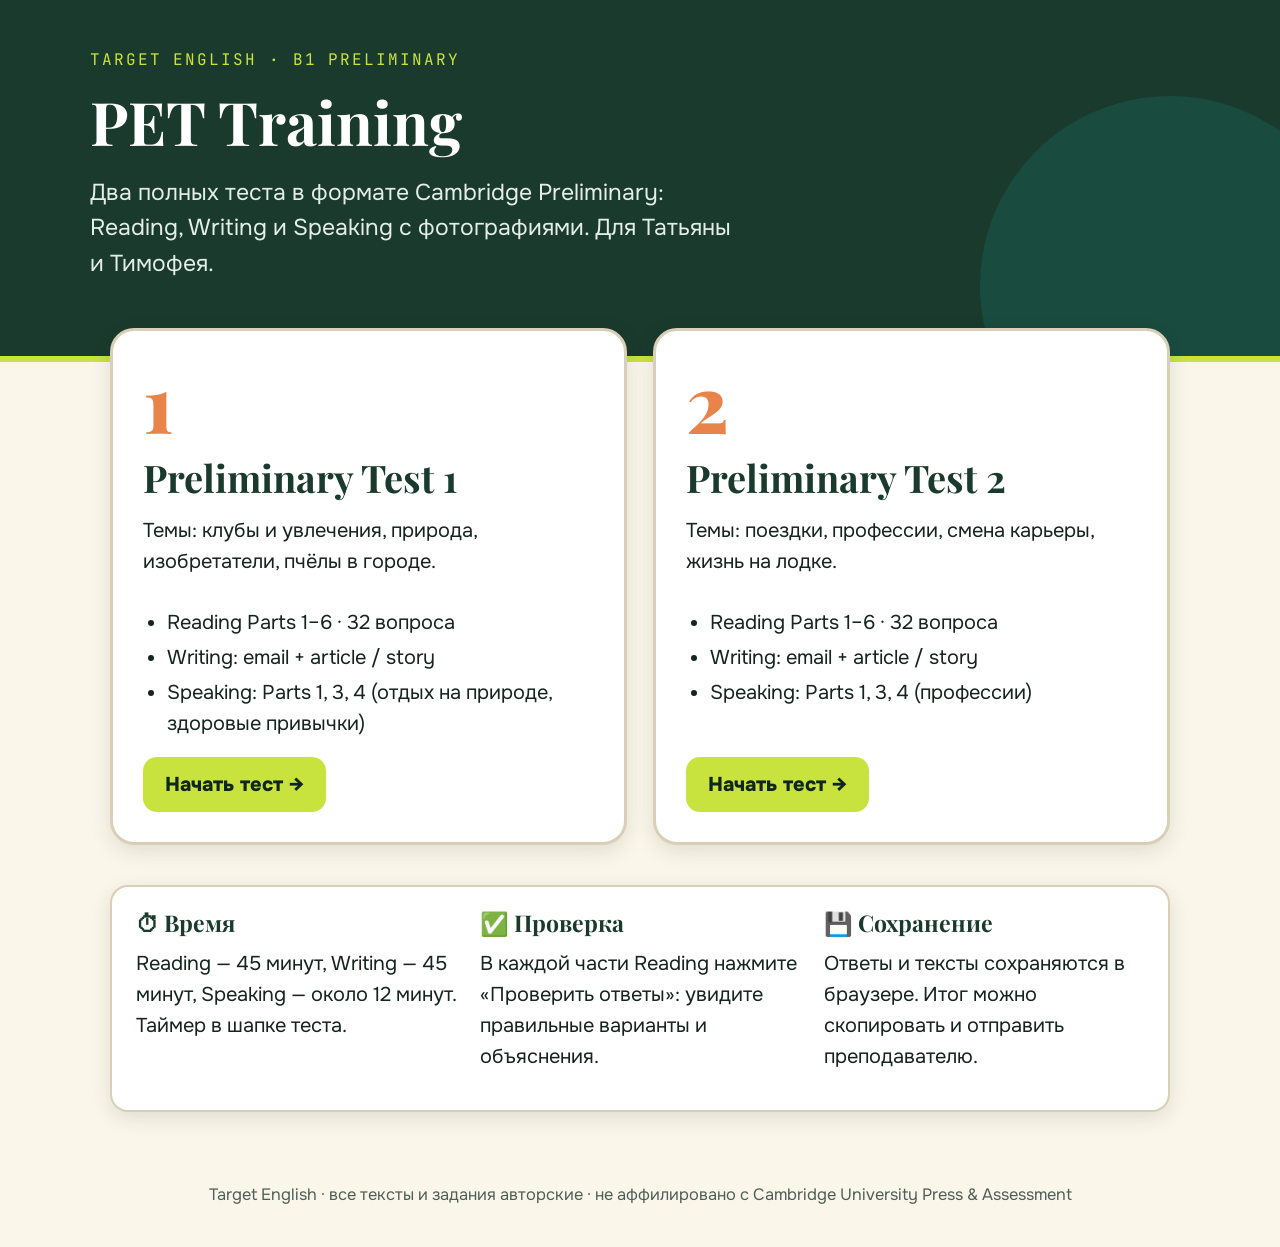
==== index.html @ ce18d6b6 "Add files via upload" ====
<!doctype html>
<html lang="ru">
<head>
<meta charset="utf-8">
<meta name="viewport" content="width=device-width,initial-scale=1">
<title>PET Training — Target English</title>
<meta name="description" content="Два полных тренировочных теста B1 Preliminary (PET): Reading, Writing, Speaking.">
<link rel="icon" href="data:image/svg+xml,%3Csvg xmlns='http://www.w3.org/2000/svg' viewBox='0 0 64 64'%3E%3Crect width='64' height='64' rx='14' fill='%231A3A2D'/%3E%3Ctext x='32' y='43' font-size='30' font-family='Georgia' font-weight='800' text-anchor='middle' fill='%23C8E23E'%3ETE%3C/text%3E%3C/svg%3E">
<link rel="preconnect" href="https://fonts.googleapis.com">
<link rel="preconnect" href="https://fonts.gstatic.com" crossorigin>
<link href="https://fonts.googleapis.com/css2?family=Onest:wght@400;500;600;700;800&family=Playfair+Display:wght@600;800&family=JetBrains+Mono:wght@500;700;800&display=swap" rel="stylesheet">
<link rel="stylesheet" href="assets/css/style.css">
<style>
  .hero{background:var(--g800);color:#fff;border-bottom:6px solid var(--lime);padding:48px 20px 56px;position:relative;overflow:hidden}
  .hero::after{content:"";position:absolute;right:-80px;bottom:-120px;width:380px;height:380px;border-radius:50%;background:var(--g600);opacity:.5}
  .hero-in{max-width:1100px;margin:0 auto;position:relative;z-index:1}
  .hero .kick{font-size:.8rem}
  .hero h1{color:#fff;font-size:3rem;margin:.2em 0 .3em}
  .hero p{font-size:1.15rem;max-width:44ch;color:#E3EEE7}
  .cards{max-width:1100px;margin:-34px auto 0;padding:0 20px 40px;display:grid;grid-template-columns:1fr 1fr;gap:26px;position:relative;z-index:2}
  .tcard{background:#fff;border:3px solid var(--line);border-radius:24px;padding:30px;box-shadow:var(--shadow);display:flex;flex-direction:column;gap:14px;text-decoration:none;color:var(--ink);transition:transform .15s,border-color .15s}
  .tcard:hover{transform:translateY(-4px);border-color:var(--or)}
  .tcard .num{font-family:var(--f-head);font-weight:800;font-size:4rem;line-height:1;color:var(--or)}
  .tcard h2{margin:0}
  .tcard ul{margin:0;padding-left:1.2em}
  .tcard li{margin-bottom:4px}
  .tcard .go{margin-top:auto;align-self:flex-start;background:var(--lime);color:var(--g900);font-weight:800;border-radius:14px;padding:12px 22px}
  .how{max-width:1100px;margin:0 auto;padding:0 20px 60px}
  .how .card{display:grid;grid-template-columns:repeat(3,1fr);gap:24px}
  .how h3{font-size:1.15rem}
  @media(max-width:800px){.cards,.how .card{grid-template-columns:1fr}.hero h1{font-size:2.2rem}}
</style>
</head>
<body>
<header class="hero"><div class="hero-in">
  <div class="kick">Target English · B1 Preliminary</div>
  <h1>PET Training</h1>
  <p>Два полных теста в формате Cambridge Preliminary: Reading, Writing и Speaking с фотографиями. Для Татьяны и Тимофея.</p>
</div></header>
<section class="cards">
  <a class="tcard" href="test1.html"><div class="num">1</div><h2>Preliminary Test 1</h2>
    <p>Темы: клубы и увлечения, природа, изобретатели, пчёлы в городе.</p>
    <ul><li>Reading Parts 1–6 · 32 вопроса</li><li>Writing: email + article / story</li><li>Speaking: Parts 1, 3, 4 (отдых на природе, здоровые привычки)</li></ul>
    <span class="go">Начать тест →</span></a>
  <a class="tcard" href="test2.html"><div class="num">2</div><h2>Preliminary Test 2</h2>
    <p>Темы: поездки, профессии, смена карьеры, жизнь на лодке.</p>
    <ul><li>Reading Parts 1–6 · 32 вопроса</li><li>Writing: email + article / story</li><li>Speaking: Parts 1, 3, 4 (профессии)</li></ul>
    <span class="go">Начать тест →</span></a>
</section>
<section class="how"><div class="card">
  <div><h3>⏱ Время</h3><p>Reading — 45 минут, Writing — 45 минут, Speaking — около 12 минут. Таймер в шапке теста.</p></div>
  <div><h3>✅ Проверка</h3><p>В каждой части Reading нажмите «Проверить ответы»: увидите правильные варианты и объяснения.</p></div>
  <div><h3>💾 Сохранение</h3><p>Ответы и тексты сохраняются в браузере. Итог можно скопировать и отправить преподавателю.</p></div>
</div></section>
<footer>Target English · все тексты и задания авторские · не аффилировано с Cambridge University Press &amp; Assessment</footer>
</body>
</html>
---- assets/css/style.css ----
/* Target English · PET Training — brand: deep green, orange, lime, cream */
:root{
  --g900:#10261D; --g800:#1A3A2D; --g700:#2A5240; --g600:#1A5C52;
  --or:#E8834A; --or-d:#C9672F; --lime:#C8E23E; --lime-d:#A9C521;
  --cream:#FBF6EA; --sand:#F1E8D2; --paper:#FFFFFF; --ink:#16241E; --mut:#4F5F57;
  --ok:#2F7D32; --okbg:#E3F3D0; --bad:#B3321F; --badbg:#FCE4DD; --line:#D9CFB6;
  --r:18px; --shadow:0 6px 20px rgba(16,38,29,.12);
  --f-body:'Onest',system-ui,-apple-system,'Segoe UI',Roboto,Arial,sans-serif;
  --f-head:'Playfair Display',Georgia,'Times New Roman',serif;
  --f-mono:'JetBrains Mono',ui-monospace,Consolas,monospace;
  --hdr:68px; --nav:56px;
}
*{box-sizing:border-box}
html{font-size:20px;-webkit-text-size-adjust:100%;color-scheme:light;scroll-behavior:smooth}
body{margin:0;background:var(--cream);color:var(--ink);font-family:var(--f-body);line-height:1.55;overflow-x:clip}
h1,h2,h3,h4{font-family:var(--f-head);color:var(--g800);line-height:1.2;margin:0 0 .5em}
h2{font-size:1.9rem} h3{font-size:1.4rem} h4{font-size:1.15rem}
p{margin:0 0 .8em}
button{font:inherit;cursor:pointer}
img{max-width:100%;display:block}
:focus-visible{outline:3px solid var(--or);outline-offset:2px}

/* ---------- header ---------- */
.top{position:sticky;top:0;z-index:50;background:var(--g800);color:#fff;border-bottom:4px solid var(--lime)}
.top-in{max-width:1280px;margin:0 auto;padding:10px 20px;display:flex;align-items:center;gap:16px;min-height:var(--hdr)}
.brand{display:flex;align-items:center;gap:12px;color:#fff;text-decoration:none;min-width:0}
.mark{width:42px;height:42px;border-radius:12px;background:var(--lime);color:var(--g800);display:grid;place-items:center;font-family:var(--f-head);font-weight:800;font-size:1.25rem;flex:none}
.brand b{display:block;font-family:var(--f-head);font-size:1.15rem;line-height:1.1}
.brand small{display:block;font-family:var(--f-mono);font-size:.62rem;letter-spacing:.08em;text-transform:uppercase;color:var(--lime)}
.prog{flex:1;min-width:120px;max-width:360px;margin-left:auto}
.prog span{display:block;font-size:.72rem;color:#D8E6DD;font-family:var(--f-mono)}
.bar-bg{height:8px;background:rgba(255,255,255,.2);border-radius:99px;overflow:hidden;margin-top:4px}
.bar-fg{height:100%;width:0;background:var(--lime);border-radius:99px;transition:width .3s}
.timer{display:flex;align-items:center;gap:8px;background:var(--g900);padding:6px 8px 6px 12px;border-radius:14px}
.timer .tdisp{font-family:var(--f-mono);font-weight:700;font-size:1.15rem;min-width:4.2ch;color:var(--lime)}
.timer.ring .tdisp{color:var(--or);animation:blink .6s steps(2) 6}
@keyframes blink{50%{opacity:.2}}
.timer select{font:inherit;font-size:.72rem;border:0;border-radius:8px;padding:5px 6px;background:var(--g700);color:#fff;max-width:130px}
.tbtn{border:0;border-radius:10px;background:var(--lime);color:var(--g900);font-weight:700;padding:6px 12px;font-size:.8rem}
.tbtn.sec{background:transparent;color:#fff;border:1px solid rgba(255,255,255,.4)}

/* ---------- nav ---------- */
.nav{position:sticky;top:var(--hdr);z-index:40;background:var(--sand);border-bottom:2px solid var(--line)}
.nav-in{max-width:1280px;margin:0 auto;padding:8px 20px;display:flex;gap:8px;overflow-x:auto;scrollbar-width:thin}
.tab{flex:none;border:2px solid transparent;background:transparent;color:var(--g800);padding:7px 14px;border-radius:12px;font-weight:600;font-size:.88rem;line-height:1.15;text-align:left}
.tab small{display:block;font-family:var(--f-mono);font-weight:500;font-size:.62rem;color:var(--mut)}
.tab:hover{background:#fff}
.tab[aria-selected=true]{background:var(--g800);color:#fff;border-color:var(--g800)}
.tab[aria-selected=true] small{color:var(--lime)}
.tab.done::after{content:" ✓";color:var(--ok);font-weight:800}
.tab[aria-selected=true].done::after{color:var(--lime)}

/* ---------- layout ---------- */
main{max-width:1280px;margin:0 auto;padding:28px 20px 60px}
.panel[hidden]{display:none}
.phead{background:var(--g800);color:#fff;border-radius:var(--r);padding:22px 26px;margin-bottom:24px;position:relative;overflow:hidden}
.phead::after{content:"";position:absolute;right:-40px;top:-40px;width:160px;height:160px;border-radius:50%;background:var(--g600);opacity:.55}
.phead>*{position:relative;z-index:1}
.phead h2{color:#fff;margin-bottom:.3em}
.kick{font-family:var(--f-mono);text-transform:uppercase;letter-spacing:.12em;font-size:.7rem;color:var(--lime);margin-bottom:6px}
.rubric{font-style:italic;color:#E6F0E9;border-left:4px solid var(--or);padding-left:12px;margin:10px 0}
.tip{background:rgba(200,226,62,.16);border-radius:12px;padding:10px 14px;margin:10px 0 0;font-size:.9rem;color:#F3F8E4}
.tip b{color:var(--lime)}
.two{display:grid;grid-template-columns:minmax(0,1.05fr) minmax(0,1fr);gap:28px;align-items:start}
.sticky{position:sticky;top:calc(var(--hdr) + var(--nav) + 14px);max-height:calc(100vh - var(--hdr) - var(--nav) - 30px);overflow:auto;padding-right:4px}
.card{background:var(--paper);border:2px solid var(--line);border-radius:var(--r);padding:22px 24px;box-shadow:var(--shadow)}
.article h3{font-size:1.5rem}
.article p{font-size:1.05rem;line-height:1.7}
.article .by{font-style:italic;color:var(--mut)}

/* ---------- questions ---------- */
.qlist{display:grid;gap:22px}
.q{position:relative;background:var(--paper);border:3px solid var(--line);border-radius:var(--r);padding:20px 22px 20px 78px;box-shadow:var(--shadow);transition:border-color .2s,background .2s}
.q.ok{border-color:var(--ok);background:#F6FBEE}
.q.bad{border-color:var(--bad);background:#FFF8F5}
.q.blank{border-color:var(--or)}
.qn{position:absolute;left:18px;top:18px;width:46px;height:46px;border-radius:50%;background:var(--g800);color:var(--lime);display:grid;place-items:center;font-family:var(--f-mono);font-weight:800;font-size:1.15rem}
.q.ok .qn{background:var(--ok);color:#fff}.q.bad .qn{background:var(--bad);color:#fff}
.qbody{display:grid;grid-template-columns:minmax(0,1fr) minmax(0,1fr);gap:22px;align-items:start}
.qbody.solo{grid-template-columns:1fr}
.qtext{font-size:1.15rem;font-weight:600;margin-bottom:.6em}
.opts{display:grid;gap:10px}
.opts.boxes{grid-template-columns:1fr 1fr}
.opt{display:flex;gap:12px;align-items:flex-start;padding:12px 14px;border:2px solid var(--line);border-radius:14px;background:#fff;cursor:pointer;font-size:1.05rem;line-height:1.4;transition:background .15s,border-color .15s}
.opt:hover{border-color:var(--g600);background:#F3F8F4}
.opt input{position:absolute;opacity:0;pointer-events:none}
.ltr{flex:none;width:34px;height:34px;border-radius:10px;background:var(--sand);color:var(--g800);display:grid;place-items:center;font-family:var(--f-mono);font-weight:800;font-size:1rem}
.opt:has(input:checked){border-color:var(--g600);background:#E8F2EC;box-shadow:inset 0 0 0 2px var(--g600)}
.opt:has(input:checked) .ltr{background:var(--g800);color:var(--lime)}
.opt:has(input:focus-visible){outline:3px solid var(--or);outline-offset:2px}
.opt.is-correct{border-color:var(--ok)!important;background:var(--okbg)!important;box-shadow:none!important}
.opt.is-correct .ltr{background:var(--ok)!important;color:#fff!important}
.opt.is-correct::after{content:"✓";margin-left:auto;font-weight:800;color:var(--ok);font-size:1.2rem}
.opt.is-wrong{border-color:var(--bad)!important;background:var(--badbg)!important;box-shadow:none!important}
.opt.is-wrong .ltr{background:var(--bad)!important;color:#fff!important}
.opt.is-wrong::after{content:"✗";margin-left:auto;font-weight:800;color:var(--bad);font-size:1.2rem}
.boxes .opt{border-style:solid;border-width:3px;min-height:130px;font-style:italic}
.why{margin:14px 0 0;padding:10px 14px;border-radius:12px;background:var(--sand);font-size:.92rem;line-height:1.5}
.why[hidden]{display:none}
.q.ok .why{background:var(--okbg)}.q.bad .why{background:var(--badbg)}

/* stimuli (Part 1) */
.stim-wrap{display:flex;justify-content:center}
.notice{position:relative;background:#FFFDF2;border:3px solid #CFC39A;border-radius:6px;padding:26px 20px 18px;width:100%;max-width:400px;text-align:center;box-shadow:3px 5px 0 rgba(0,0,0,.08);transform:rotate(-.6deg)}
.notice .tape{position:absolute;top:-12px;left:50%;width:84px;height:24px;margin-left:-42px;background:rgba(232,131,74,.6);transform:rotate(2deg)}
.notice h4{margin:0 0 .4em;font-family:var(--f-body);font-weight:800;text-transform:uppercase;letter-spacing:.04em;font-size:1.05rem}
.notice p{margin:0 0 .3em;font-size:1.02rem}
.phone{width:100%;max-width:340px;background:#EEF1EF;border:3px solid #B9C3BD;border-radius:30px;padding:26px 14px 18px;box-shadow:3px 5px 0 rgba(0,0,0,.08)}
.phone::before{content:"";display:block;width:60px;height:6px;border-radius:9px;background:#B9C3BD;margin:-12px auto 14px}
.bubble{background:var(--g700);color:#fff;border-radius:20px 20px 20px 4px;padding:14px 16px;font-size:1rem}
.bubble p{margin:0 0 .45em}.bubble .sig{margin:0;font-weight:700;color:var(--lime)}
.mail{width:100%;max-width:430px;border:3px solid #AEB9B3;border-radius:10px;background:#fff;overflow:hidden;box-shadow:3px 5px 0 rgba(0,0,0,.08)}
.mail .mh{background:#DDE5E0;padding:10px 14px;font-size:.88rem;border-bottom:2px solid #AEB9B3}
.mail .mb{padding:14px 16px;font-size:1rem}.mail .mb p{margin:0 0 .5em}

/* Part 2 */
.person-top{display:flex;gap:14px;align-items:flex-start;margin-bottom:12px}
.av{flex:none;width:52px;height:52px;border-radius:50%;display:grid;place-items:center;color:#fff;font-weight:800;font-size:1.3rem;background:var(--g600)}
.chips{display:flex;flex-wrap:wrap;gap:8px}
.chip{position:relative;display:grid;place-items:center;width:46px;height:46px;border-radius:12px;border:2px solid var(--line);background:#fff;font-family:var(--f-mono);font-weight:800;font-size:1.05rem;cursor:pointer;transition:.15s}
.chip input{position:absolute;opacity:0;pointer-events:none}
.chip:hover{border-color:var(--g600)}
.chip:has(input:checked){background:var(--g800);color:var(--lime);border-color:var(--g800)}
.chip:has(input:focus-visible){outline:3px solid var(--or);outline-offset:2px}
.chip.is-correct{background:var(--ok)!important;color:#fff!important;border-color:var(--ok)!important}
.chip.is-wrong{background:var(--bad)!important;color:#fff!important;border-color:var(--bad)!important}
.q.people{padding-left:22px}
.q.people .qn{position:static;flex:none}
.txts{display:grid;gap:14px}
.txt-card{display:flex;gap:14px;background:#fff;border:2px solid var(--line);border-radius:14px;padding:14px 16px}
.txt-card h4{margin:0 0 .2em;font-family:var(--f-body);font-weight:800}
.txt-card p{margin:0;font-size:.98rem;line-height:1.5}
.txt-card .ltr{background:var(--lime);width:40px;height:40px;font-size:1.15rem}

/* gaps (Part 4-6) */
.gap{display:inline;border-radius:8px;padding:1px 8px;background:var(--sand);border:2px dashed var(--g600);font-weight:600;white-space:normal}
.gap .gn{display:inline-block;min-width:1.8em;text-align:center;background:var(--g800);color:var(--lime);border-radius:6px;font-family:var(--f-mono);font-size:.82em;margin-right:4px;padding:0 4px}
.gap.filled{background:#E8F2EC;border-style:solid}
.gap.ok{background:var(--okbg);border-color:var(--ok)}
.gap.bad{background:var(--badbg);border-color:var(--bad)}
.gap .fix{color:var(--bad);font-weight:800;margin-left:6px}
.sentences{display:grid;gap:10px}
.sent{display:flex;gap:12px;padding:12px 14px;background:#fff;border:2px solid var(--line);border-radius:14px;font-size:1.02rem;line-height:1.45;transition:.2s}
.sent.used{opacity:.45;background:var(--sand)}
.sent .ltr{background:var(--lime)}
.gaprows{display:grid;gap:14px;margin-top:22px}
.q.mini{padding:14px 16px 14px 70px}
.q.mini .qn{left:12px;top:12px;width:42px;height:42px;font-size:1rem}
.grow-chips{display:flex;flex-wrap:wrap;gap:8px}
.gapin{font:inherit;font-weight:700;font-size:1em;width:7.5em;border:0;border-bottom:3px solid var(--g600);background:#F0F6F2;border-radius:8px 8px 0 0;padding:2px 8px;color:var(--g800);text-align:center}
.gapin::placeholder{color:#5C7266;font-family:var(--f-mono);font-size:.8em}
.gapin:focus{outline:3px solid var(--or);background:#fff}
.gapin.ok{background:var(--okbg);border-color:var(--ok)}
.gapin.bad{background:var(--badbg);border-color:var(--bad)}
.fixword{display:inline-block;margin-left:6px;font-weight:800;color:var(--bad);font-family:var(--f-mono);font-size:.85em}
.whylist{display:grid;gap:8px;margin-top:18px}
.whylist .why{margin:0}

/* bar & score */
.bar{display:flex;flex-wrap:wrap;align-items:center;gap:12px;margin-top:26px;position:sticky;bottom:0;background:linear-gradient(0deg,var(--cream) 70%,rgba(251,246,234,0));padding:16px 0 12px;z-index:20}
.btn{border:3px solid var(--g800);background:#fff;color:var(--g800);border-radius:14px;padding:11px 22px;font-weight:700;font-size:1rem}
.btn.primary{background:var(--or);border-color:var(--or);color:#1A1208}
.btn.primary:hover{background:var(--or-d);border-color:var(--or-d);color:#fff}
.btn.ghost:hover{background:var(--sand)}
.btn.lime{background:var(--lime);border-color:var(--lime);color:var(--g900)}
.btn.small{padding:6px 14px;font-size:.85rem;border-width:2px;border-radius:10px}
.score{font-family:var(--f-mono);font-weight:800;font-size:1.1rem;padding:8px 16px;border-radius:12px}
.score:empty{display:none}
.score.good{background:var(--okbg);color:var(--ok)}
.score.mid{background:#FFE9D9;color:#9A4310}

/* ---------- writing ---------- */
.subnav{display:flex;flex-wrap:wrap;gap:8px;margin-bottom:20px}
.pill{border:2px solid var(--g800);background:#fff;color:var(--g800);padding:8px 18px;border-radius:99px;font-weight:700;font-size:.92rem}
.pill[aria-selected=true]{background:var(--g800);color:var(--lime)}
.emailbox{border:3px solid var(--g700);border-radius:14px;background:#fff;overflow:hidden;box-shadow:var(--shadow)}
.emailbox .eh{background:var(--g700);color:#fff;padding:12px 18px;font-size:.95rem}
.emailbox .eh b{color:var(--lime)}
.eb{padding:16px 18px}
.erow{display:grid;grid-template-columns:minmax(0,1fr) 170px;gap:16px;align-items:center;margin-bottom:12px}
.erow p{margin:0;font-size:1.05rem}
.note{font-style:italic;font-weight:700;color:#8A3B10;background:#FFE9D9;border:2px solid var(--or);border-radius:12px;padding:8px 12px;font-size:1rem;position:relative}
.note::before{content:"✎ ";}
.adbox{border:3px solid var(--g700);border-radius:12px;overflow:hidden;background:#fff;margin:12px 0}
.adbox .ah{background:var(--g700);color:#fff;padding:8px 16px;font-weight:700}
.adbox .ab{padding:14px 18px;text-align:center}
.adbox .ab h4{font-family:var(--f-body);font-weight:800;font-size:1.4rem;margin:0 0 .4em;color:var(--ink)}
.firstline{font-family:var(--f-head);font-style:italic;font-size:1.3rem;color:var(--g800);background:var(--sand);border-left:6px solid var(--lime);padding:12px 16px;border-radius:8px;margin:10px 0}
.wt{width:100%;min-height:290px;font:inherit;font-size:1.1rem;line-height:1.7;padding:16px 18px;border:3px solid var(--g700);border-radius:14px;background:#fff;color:var(--ink);resize:vertical}
.wt:focus{outline:3px solid var(--or)}
.wcount{display:flex;align-items:center;gap:12px;margin:10px 0;font-family:var(--f-mono);font-weight:700}
.wnum{font-size:1.5rem;color:var(--g800)}
.wtag{padding:4px 12px;border-radius:99px;font-size:.8rem;background:var(--sand)}
.wtag.ok{background:var(--okbg);color:var(--ok)}.wtag.warn{background:#FFE9D9;color:#9A4310}
.chk{display:grid;gap:8px;margin:14px 0}
.chk label{display:flex;gap:12px;align-items:flex-start;padding:10px 14px;background:#fff;border:2px solid var(--line);border-radius:12px;cursor:pointer;font-size:1rem}
.chk input{width:24px;height:24px;accent-color:var(--g600);flex:none;margin-top:2px}
.chk label:has(input:checked){background:var(--okbg);border-color:var(--ok)}
.model{background:#FFFDF2;border:3px dashed var(--or);border-radius:14px;padding:16px 20px;margin-top:14px;font-size:1.05rem;line-height:1.7}
.model[hidden]{display:none}
.model h4{font-family:var(--f-mono);font-size:.8rem;text-transform:uppercase;letter-spacing:.1em;color:#8A3B10}
.row{display:flex;flex-wrap:wrap;gap:12px;align-items:center}

/* ---------- speaking ---------- */
.deck{background:var(--g800);color:#fff;border-radius:24px;padding:34px 34px 28px;position:relative;box-shadow:var(--shadow);min-height:300px;display:flex;flex-direction:column}
.deck .who{align-self:flex-start;background:var(--lime);color:var(--g900);font-weight:800;border-radius:99px;padding:5px 16px;font-size:.9rem}
.deck .cnt{position:absolute;right:26px;top:26px;font-family:var(--f-mono);color:var(--lime);font-size:.95rem}
.deck .bigq{font-family:var(--f-head);font-size:2rem;line-height:1.3;margin:24px 0 18px;color:#fff;flex:1}
.deck .more{background:rgba(255,255,255,.1);border-radius:14px;padding:12px 16px;font-size:1.05rem;margin-bottom:14px}
.deck .more b{color:var(--lime)}
.deck .more[hidden]{display:none}
.deck .row .btn{border-color:var(--lime);background:transparent;color:#fff}
.deck .row .btn.lime{background:var(--lime);color:var(--g900)}
.ideas{display:flex;flex-wrap:wrap;gap:8px;margin-bottom:16px}
.idea{background:rgba(232,131,74,.22);border:2px solid var(--or);color:#FFE3D0;border-radius:99px;padding:4px 14px;font-size:.92rem}
.qall{margin-top:18px}
.qall summary{cursor:pointer;font-weight:700;color:var(--g800);padding:10px 0}
.qall ol{margin:.4em 0;padding-left:1.6em;display:grid;gap:8px}
.photos{display:grid;grid-template-columns:1fr 1fr;gap:26px}
.pcard{background:#fff;border:3px solid var(--line);border-radius:22px;overflow:hidden;box-shadow:var(--shadow);display:flex;flex-direction:column}
.pcard .phead2{display:flex;align-items:center;justify-content:space-between;gap:12px;padding:12px 18px;background:var(--g700);color:#fff}
.pcard .phead2 b{font-size:1.15rem}
.pcard .phead2 span{font-family:var(--f-mono);font-size:.7rem;color:var(--lime);text-transform:uppercase;letter-spacing:.1em}
.pimg{position:relative;cursor:zoom-in;background:var(--g900)}
.pimg img{width:100%;height:auto;aspect-ratio:940/788;object-fit:cover}
.pimg .zoom{position:absolute;right:12px;bottom:12px;background:rgba(16,38,29,.85);color:#fff;border-radius:10px;padding:5px 12px;font-size:.8rem}
.pbody{padding:16px 20px 20px}
.pbody .tl{font-weight:700;margin:0 0 6px}
.pbody ul{margin:0 0 12px;padding-left:1.3em}
.pbody li{margin-bottom:4px;font-size:1.05rem}
.ask{background:var(--sand);border-radius:12px;padding:10px 14px;margin:12px 0;font-size:.98rem}
.ask b{color:var(--g800)}
.mt{display:flex;align-items:center;gap:10px;background:var(--g900);color:#fff;border-radius:14px;padding:8px 12px;margin:10px 0}
.mt .tdisp{font-family:var(--f-mono);font-weight:800;font-size:1.5rem;min-width:3.6ch;color:var(--lime)}
.mt.low .tdisp{color:var(--or)}
.mt.end{background:var(--bad)}
.mt .tbtn.sec{border-color:rgba(255,255,255,.5)}
.lang{display:grid;grid-template-columns:repeat(auto-fit,minmax(300px,1fr));gap:20px}
.lang .card h4{display:flex;gap:8px;align-items:center}
.lang ul{margin:0;padding-left:1.2em}
.lang li{margin-bottom:6px;font-size:1rem}
.lang em{color:#8A3B10;font-style:normal;font-weight:700}
.selft{width:100%;border-collapse:collapse;background:#fff;border-radius:14px;overflow:hidden;box-shadow:var(--shadow)}
.selft th,.selft td{padding:10px 12px;border-bottom:2px solid var(--line);text-align:center;font-size:.95rem}
.selft th:first-child,.selft td:first-child{text-align:left}
.selft thead th{background:var(--g800);color:#fff}
.rate{display:flex;gap:4px;justify-content:center}
.rate label{position:relative;width:34px;height:34px;display:grid;place-items:center;border:2px solid var(--line);border-radius:9px;cursor:pointer;font-family:var(--f-mono);font-weight:800}
.rate input{position:absolute;opacity:0}
.rate label:has(input:checked){background:var(--g800);color:var(--lime);border-color:var(--g800)}
.rate label:has(input:focus-visible){outline:3px solid var(--or)}
.note-sm{font-size:.88rem;color:var(--mut)}

/* ---------- results ---------- */
.rtable{width:100%;border-collapse:collapse;background:#fff;border-radius:16px;overflow:hidden;box-shadow:var(--shadow);margin:14px 0 22px}
.rtable th,.rtable td{padding:12px 16px;border-bottom:2px solid var(--line);text-align:left}
.rtable th{background:var(--g800);color:#fff;font-family:var(--f-mono);font-size:.75rem;text-transform:uppercase;letter-spacing:.08em}
.rtable td.n{font-family:var(--f-mono);font-weight:800}
.meter{height:10px;background:var(--sand);border-radius:99px;overflow:hidden;min-width:120px}
.meter i{display:block;height:100%;background:var(--lime-d);border-radius:99px}
.namein{font:inherit;font-size:1.05rem;padding:10px 14px;border:3px solid var(--g700);border-radius:12px;min-width:240px}
.verdict{background:var(--lime);color:var(--g900);font-weight:700;border-radius:14px;padding:14px 18px;margin:12px 0}

/* lightbox */
.lb{position:fixed;inset:0;background:rgba(10,24,18,.92);z-index:100;display:grid;place-items:center;padding:20px;cursor:zoom-out}
.lb img{max-height:92vh;max-width:96vw;border-radius:12px}
.lb[hidden]{display:none}

footer{max-width:1280px;margin:0 auto;padding:10px 20px 40px;color:var(--mut);font-size:.82rem;text-align:center}

/* ---------- responsive ---------- */
@media (max-width:1000px){
  .two{grid-template-columns:1fr}
  .sticky{position:static;max-height:none;overflow:visible}
  .qbody{grid-template-columns:1fr}
  .photos{grid-template-columns:1fr}
  .opts.boxes{grid-template-columns:1fr}
  .reverse-m{order:-1}
}
@media (max-width:720px){
  html{font-size:18px}
  :root{--hdr:auto}
  .top-in{flex-wrap:wrap;padding:8px 12px;gap:8px}
  .prog{order:3;flex-basis:100%;max-width:none}
  .nav{top:0;position:relative}
  main{padding:18px 12px 50px}
  .q{padding:16px 14px 16px 14px;padding-top:66px}
  .qn{left:14px;top:12px;width:42px;height:42px}
  .q.mini{padding-top:62px}
  .q.people{padding-top:16px}
  .erow{grid-template-columns:1fr}
  .deck{padding:24px 20px}
  .deck .bigq{font-size:1.5rem}
  .phead{padding:18px}
  .timer select{display:none}
  .sticky{margin-bottom:18px}
  .bar{position:static;background:none}
}
@media print{.top,.nav,.bar,.timer{display:none}}
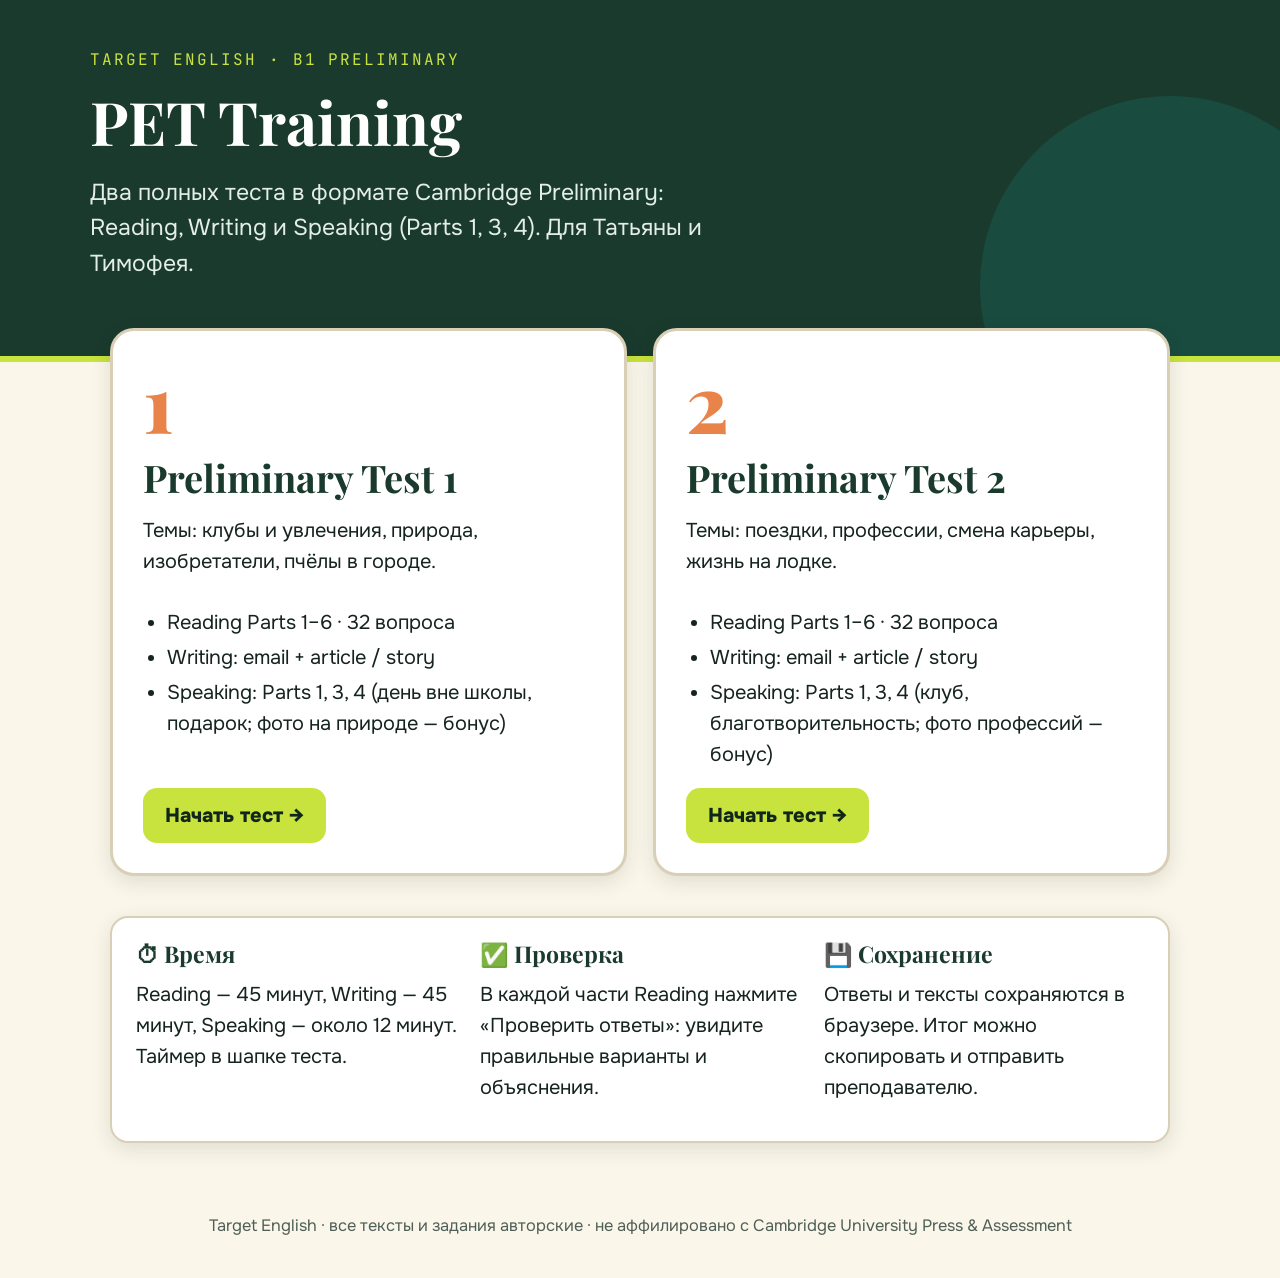
==== commit 4681c143: "Add files via upload" ====
--- a/index.html
+++ b/index.html
@@ -35,16 +35,16 @@
 <header class="hero"><div class="hero-in">
   <div class="kick">Target English · B1 Preliminary</div>
   <h1>PET Training</h1>
-  <p>Два полных теста в формате Cambridge Preliminary: Reading, Writing и Speaking с фотографиями. Для Татьяны и Тимофея.</p>
+  <p>Два полных теста в формате Cambridge Preliminary: Reading, Writing и Speaking (Parts 1, 3, 4). Для Татьяны и Тимофея.</p>
 </div></header>
 <section class="cards">
   <a class="tcard" href="test1.html"><div class="num">1</div><h2>Preliminary Test 1</h2>
     <p>Темы: клубы и увлечения, природа, изобретатели, пчёлы в городе.</p>
-    <ul><li>Reading Parts 1–6 · 32 вопроса</li><li>Writing: email + article / story</li><li>Speaking: Parts 1, 3, 4 (отдых на природе, здоровые привычки)</li></ul>
+    <ul><li>Reading Parts 1–6 · 32 вопроса</li><li>Writing: email + article / story</li><li>Speaking: Parts 1, 3, 4 (день вне школы, подарок; фото на природе — бонус)</li></ul>
     <span class="go">Начать тест →</span></a>
   <a class="tcard" href="test2.html"><div class="num">2</div><h2>Preliminary Test 2</h2>
     <p>Темы: поездки, профессии, смена карьеры, жизнь на лодке.</p>
-    <ul><li>Reading Parts 1–6 · 32 вопроса</li><li>Writing: email + article / story</li><li>Speaking: Parts 1, 3, 4 (профессии)</li></ul>
+    <ul><li>Reading Parts 1–6 · 32 вопроса</li><li>Writing: email + article / story</li><li>Speaking: Parts 1, 3, 4 (клуб, благотворительность; фото профессий — бонус)</li></ul>
     <span class="go">Начать тест →</span></a>
 </section>
 <section class="how"><div class="card">
--- a/assets/css/style.css
+++ b/assets/css/style.css
@@ -297,3 +297,64 @@
   .bar{position:static;background:none}
 }
 @media print{.top,.nav,.bar,.timer{display:none}}
+
+/* ---------- v2 additions ---------- */
+/* selection fallback without :has() */
+.opt.sel{border-color:var(--g600);background:#E8F2EC;box-shadow:inset 0 0 0 2px var(--g600)}
+.opt.sel .ltr{background:var(--g800);color:var(--lime)}
+.chip.sel{background:var(--g800);color:var(--lime);border-color:var(--g800)}
+.rate label.sel{background:var(--g800);color:var(--lime)}
+.opt.sel.is-correct{box-shadow:none}
+.chip.sel.is-correct{background:var(--ok);color:#fff;border-color:var(--ok)}
+.chip.sel.is-wrong{background:var(--bad);color:#fff;border-color:var(--bad)}
+.opt.sel.is-wrong{background:var(--badbg);border-color:var(--bad);box-shadow:none}
+.opt.sel.is-wrong .ltr{background:var(--bad);color:#fff}
+.opt.sel.is-correct .ltr{background:var(--ok);color:#fff}
+.opt.sel.is-correct{background:var(--okbg);border-color:var(--ok)}
+
+/* question numbers */
+.qlab{font-family:var(--f-mono);font-weight:800;text-transform:uppercase;letter-spacing:.06em;font-size:.82rem;color:var(--or-d);margin:0 0 8px}
+.q.mini .qlab{margin:0 0 10px}
+.person-top .qlab{margin-bottom:2px;font-size:.9rem}
+.q:not(.people):not(.mini) > .qlab{margin-top:2px}
+.gwrap{display:inline-flex;align-items:center;gap:0;vertical-align:baseline;margin:0 2px;white-space:nowrap}
+.gbadge{display:inline-grid;place-items:center;min-width:2em;height:1.8em;padding:0 .3em;border-radius:8px 0 0 8px;background:var(--g800);color:var(--lime);font-family:var(--f-mono);font-weight:800;font-size:.82em}
+.gwrap .gapin{border-radius:0 8px 8px 0;border:2px solid var(--g800);border-left:0;width:7.5em;height:1.8em;padding:0 8px}
+.gwrap .gapin.ok{border-color:var(--ok)}.gwrap .gapin.bad{border-color:var(--bad)}
+.bq-wrap{display:block}
+.bqn{display:block;font-family:var(--f-mono);font-size:.8rem;letter-spacing:.12em;text-transform:uppercase;color:var(--lime);margin-bottom:8px}
+.btn.armed{background:var(--bad);border-color:var(--bad);color:#fff}
+
+/* Speaking Part 3 collaborative task */
+.cscen{background:var(--g800);color:#fff;border-radius:22px;padding:22px 28px;margin-bottom:20px;box-shadow:var(--shadow);position:relative;overflow:hidden}
+.cscen::after{content:"";position:absolute;right:-50px;top:-50px;width:170px;height:170px;border-radius:50%;background:var(--g600);opacity:.5}
+.cscen>*{position:relative;z-index:1}
+.ckick{font-family:var(--f-mono);font-size:.74rem;text-transform:uppercase;letter-spacing:.12em;color:var(--lime);margin-bottom:6px}
+.cbig{font-family:var(--f-head);font-size:1.6rem;line-height:1.3;margin:0}
+.examiner .cbig{font-size:1.25rem;color:var(--g800)}
+.cgrid{display:grid;grid-template-columns:repeat(auto-fit,minmax(180px,1fr));gap:16px;margin-bottom:22px}
+.copt{position:relative;background:#fff;border:3px solid var(--line);border-radius:20px;padding:20px 12px 16px;text-align:center;box-shadow:var(--shadow);display:flex;flex-direction:column;gap:8px;align-items:center}
+.cnum{position:absolute;left:10px;top:10px;width:30px;height:30px;border-radius:50%;background:var(--g800);color:var(--lime);display:grid;place-items:center;font-family:var(--f-mono);font-weight:800;font-size:.9rem}
+.cico{font-size:3.2rem;line-height:1.1}
+.clabel{font-weight:800;font-size:1.1rem;color:var(--g800)}
+.cols2{display:grid;grid-template-columns:1fr 1fr;gap:22px;align-items:start}
+.examiner{background:#fff;border:3px solid var(--line);border-radius:18px;padding:18px 20px;margin-bottom:18px;box-shadow:var(--shadow)}
+.examiner h4{font-family:var(--f-mono);font-size:.76rem;text-transform:uppercase;letter-spacing:.1em;color:#8A3B10}
+.examiner p{font-size:1.05rem}
+.examiner.s2{border-color:var(--or)}
+.examiner ol{margin:0;padding-left:1.4em;display:grid;gap:8px;font-size:1.05rem}
+.ideas.dark{margin:0}
+.idea2{background:var(--sand);border:2px solid var(--line);border-radius:99px;padding:4px 14px;font-size:.95rem}
+.pimg.nophoto{cursor:default}
+.noph{padding:60px 24px;color:#fff;text-align:center;font-size:1.1rem}
+@media (max-width:1000px){.cols2{grid-template-columns:1fr}.cbig{font-size:1.35rem}}
+@media (max-width:720px){.cgrid{grid-template-columns:1fr 1fr}.cico{font-size:2.6rem}}
+@media (max-width:720px){
+  .selft,.selft tbody,.selft tr,.selft td{display:block;width:100%}
+  .selft thead{display:none}
+  .selft tr{padding:12px 14px;border-bottom:2px solid var(--line)}
+  .selft td{border:0;padding:4px 0;text-align:left}
+  .selft td:first-child{font-weight:700;padding-bottom:6px}
+  .selft td[data-label]{display:flex;align-items:center;justify-content:space-between;gap:10px}
+  .selft td[data-label]::before{content:attr(data-label);font-weight:600;min-width:6.5em}
+}
